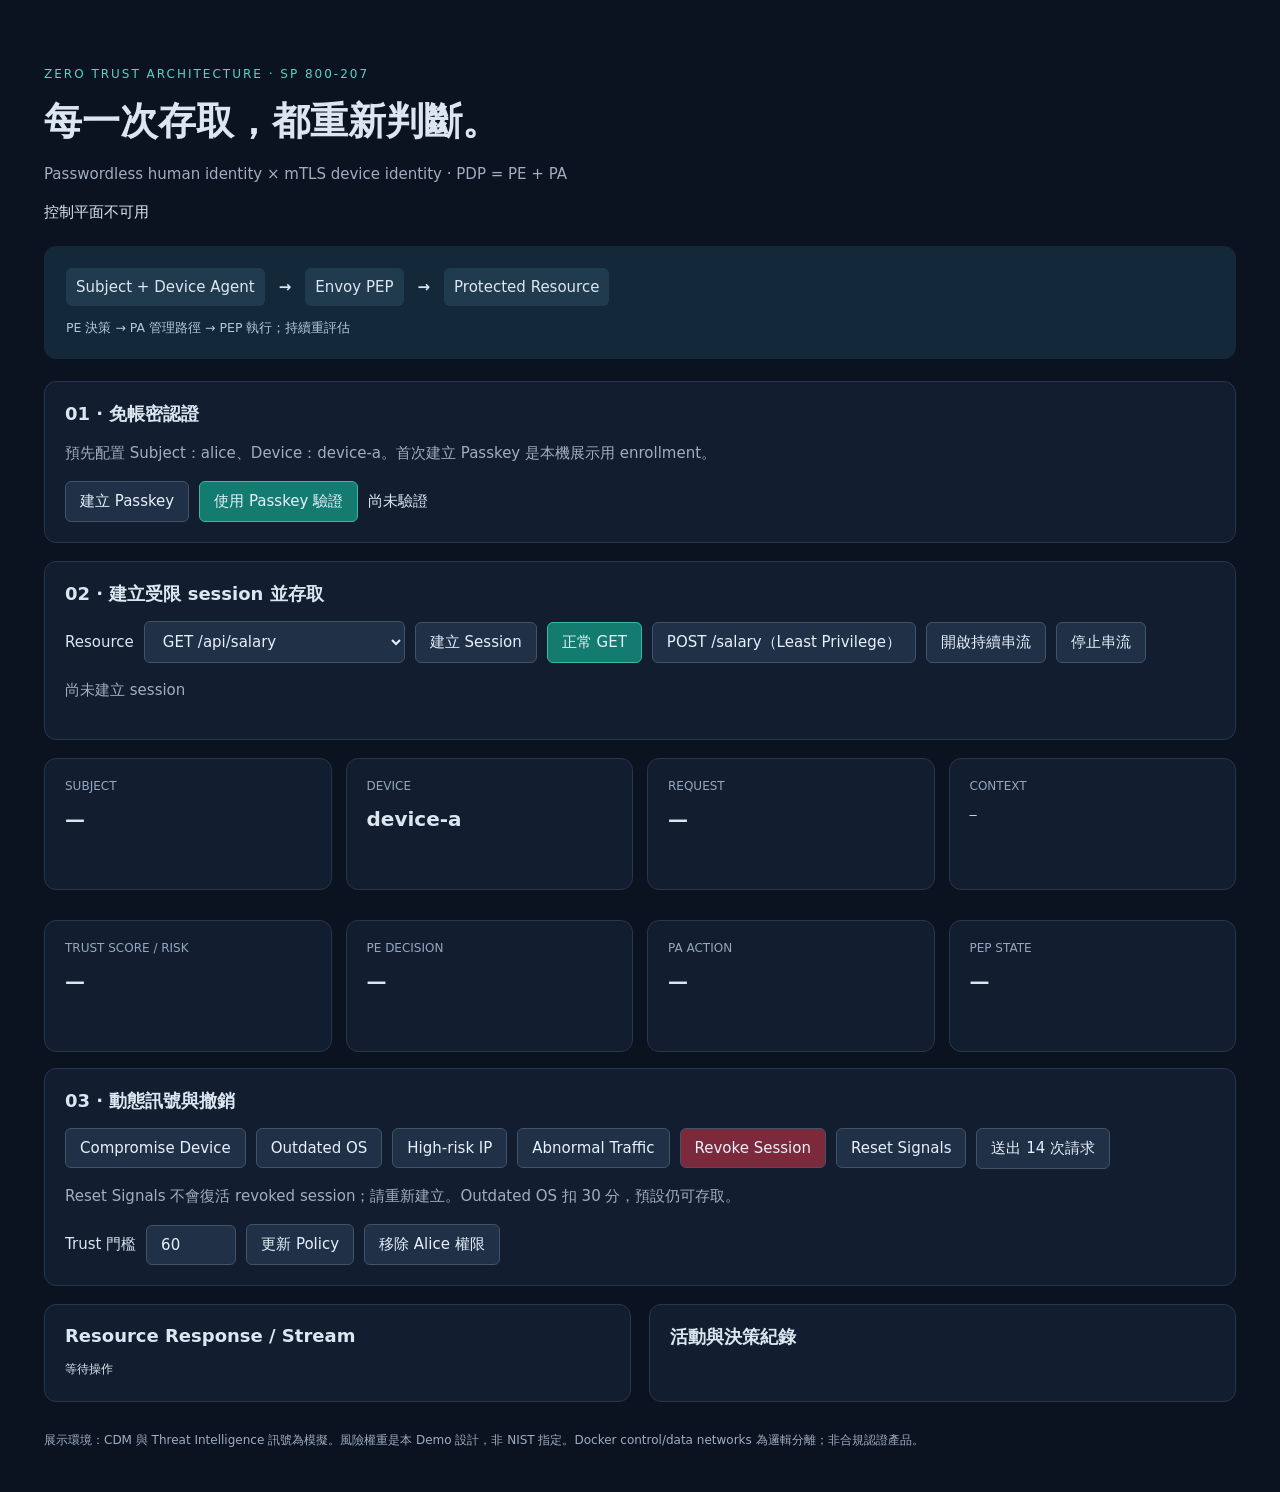
==== static/index.html @ d2e0d711 "feat: add interactive zero trust dashboard" ====
<!doctype html>
<html lang="zh-Hant"><head><meta charset="UTF-8"><meta name="viewport" content="width=device-width,initial-scale=1"><title>NIST SP 800-207 Demo</title><link rel="stylesheet" href="/static/style.css"><script defer src="/static/app.js"></script></head>
<body><main>
<header><p class="eyebrow">ZERO TRUST ARCHITECTURE · SP 800-207</p><h1>每一次存取，都重新判斷。</h1><p>Passwordless human identity × mTLS device identity · PDP = PE + PA</p><span id="connection">讀取控制平面…</span></header>
<section class="flow" aria-label="Architecture"><span>Subject + Device Agent</span><b>→</b><span>Envoy PEP</span><b>→</b><span>Protected Resource</span><small>PE 決策 → PA 管理路徑 → PEP 執行；持續重評估</small></section>
<section class="panel"><h2>01 · 免帳密認證</h2><p>預先配置 Subject：alice、Device：device-a。首次建立 Passkey 是本機展示用 enrollment。</p><div class="buttons"><button id="register">建立 Passkey</button><button id="login" class="primary">使用 Passkey 驗證</button><span id="identity">尚未驗證</span></div></section>
<section class="panel"><h2>02 · 建立受限 session 並存取</h2><div class="buttons"><label for="path">Resource</label><select id="path"><option value="/api/salary">GET /api/salary</option><option value="/api/profile">GET /api/profile</option><option value="/api/stream">GET /api/stream（持續串流）</option></select><button id="session">建立 Session</button><button id="get" class="primary">正常 GET</button><button id="post">POST /salary（Least Privilege）</button><button id="stream">開啟持續串流</button><button id="stop-stream">停止串流</button></div><p id="session-state">尚未建立 session</p></section>
<section class="grid" aria-live="polite">
<article><label>Subject</label><strong id="subject">—</strong></article><article><label>Device</label><strong id="device">device-a</strong></article><article><label>Request</label><strong id="request">—</strong></article><article><label>Context</label><pre id="context">—</pre></article>
<article><label>Trust Score / Risk</label><strong id="score">—</strong></article><article><label>PE Decision</label><strong id="decision">—</strong></article><article><label>PA Action</label><strong id="action">—</strong></article><article><label>PEP State</label><strong id="pep">—</strong></article></section>
<section class="panel"><h2>03 · 動態訊號與撤銷</h2><div class="buttons"><button data-sim="compromise">Compromise Device</button><button data-sim="outdated">Outdated OS</button><button data-sim="high-risk-ip">High-risk IP</button><button data-sim="abnormal">Abnormal Traffic</button><button id="revoke" class="danger">Revoke Session</button><button data-sim="reset">Reset Signals</button><button id="burst">送出 14 次請求</button></div><p>Reset Signals 不會復活 revoked session；請重新建立。Outdated OS 扣 30 分，預設仍可存取。</p><div class="buttons"><label for="threshold">Trust 門檻</label><input id="threshold" type="number" min="0" max="100" value="60"><button id="policy">更新 Policy</button><button id="remove-grant">移除 Alice 權限</button></div></section>
<section class="columns"><div class="panel"><h2>Resource Response / Stream</h2><pre id="result">等待操作</pre></div><div class="panel"><h2>活動與決策紀錄</h2><div id="events"></div></div></section>
<footer>展示環境：CDM 與 Threat Intelligence 訊號為模擬。風險權重是本 Demo 設計，非 NIST 指定。Docker control/data networks 為邏輯分離；非合規認證產品。</footer>
</main></body></html>
---- static/style.css ----
:root{font-family:system-ui,-apple-system,"Segoe UI",sans-serif;color:#dce6f1;background:#0b1220;font-size:15px}*{box-sizing:border-box}body{margin:0}main{max-width:1240px;margin:auto;padding:32px 24px}header{padding:20px 0 24px}h1{font-size:38px;margin:8px 0}h2{font-size:18px;margin-top:0}.eyebrow{color:#57d4c4;font-size:12px;letter-spacing:2px}p,footer{color:#9faec1;line-height:1.7}.flow{display:flex;gap:14px;align-items:center;flex-wrap:wrap;background:#13293a;padding:22px;border-radius:12px;margin-bottom:22px}.flow span{padding:10px;background:#203b4d;border-radius:6px}.flow small{width:100%;color:#b0cad7}.panel,article{background:#121e30;border:1px solid #26364b;border-radius:12px;padding:20px;margin-bottom:18px}.buttons{display:flex;align-items:center;gap:10px;flex-wrap:wrap}button,select,input{border:1px solid #405369;border-radius:6px;background:#203147;color:#e7f0fa;padding:10px 14px;font:inherit}button{cursor:pointer}button:hover{background:#304962}.primary{background:#147b70;border-color:#36b9a8}.danger{background:#7b293b}input{max-width:90px}.grid{display:grid;grid-template-columns:repeat(4,1fr);gap:14px}article{min-height:132px;margin:0 0 16px}article label{display:block;color:#93a7bf;font-size:12px;text-transform:uppercase;margin-bottom:14px}strong{font-size:20px;overflow-wrap:anywhere}pre{font-size:12px;white-space:pre-wrap;overflow-wrap:anywhere;margin:0;line-height:1.65}.columns{display:grid;grid-template-columns:1fr 1fr;gap:18px}#events,#result{max-height:430px;overflow:auto}.event{padding:10px 0;border-bottom:1px solid #26364b;font-size:12px}.allow{color:#55d7b6}.deny,.revoked{color:#ff8797}footer{font-size:12px;padding:10px 0}@media(max-width:850px){.grid{grid-template-columns:repeat(2,1fr)}.columns{grid-template-columns:1fr}h1{font-size:29px}}@media(max-width:480px){.grid{grid-template-columns:1fr}main{padding:20px 14px}}
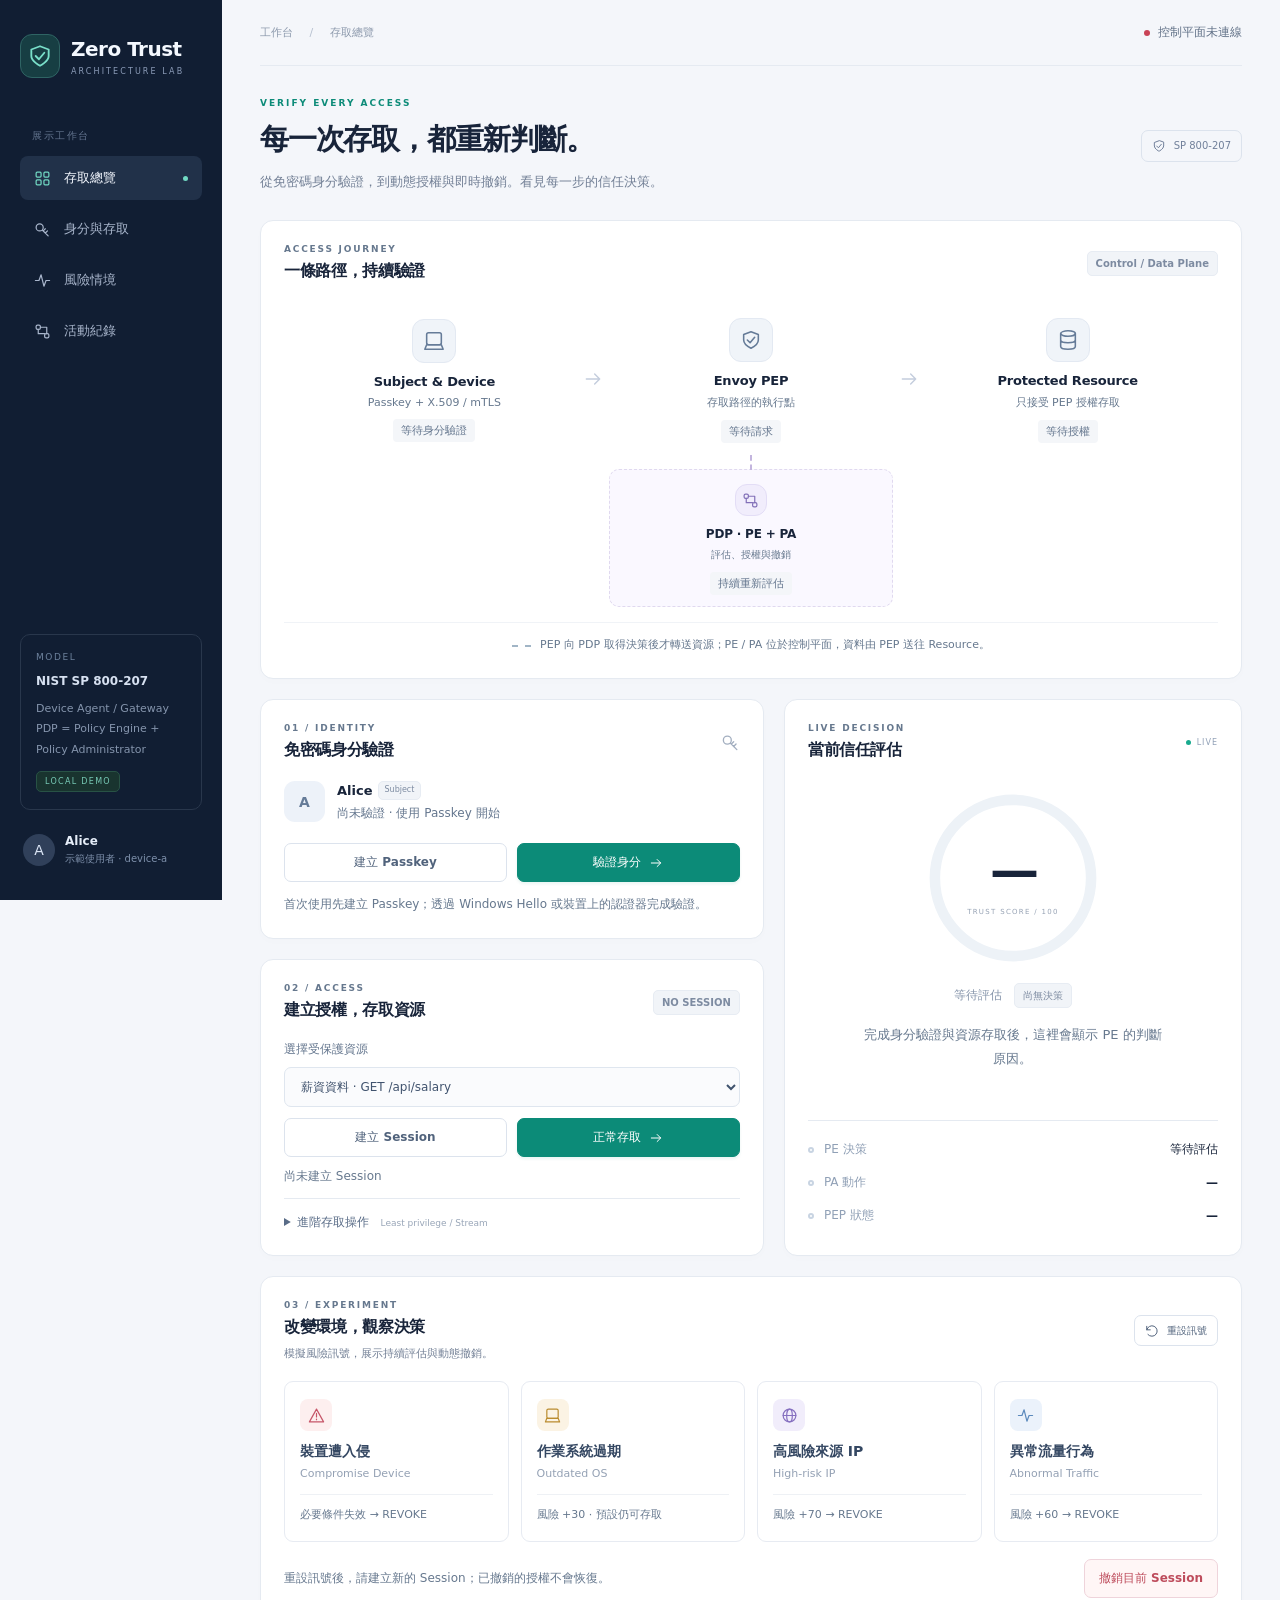
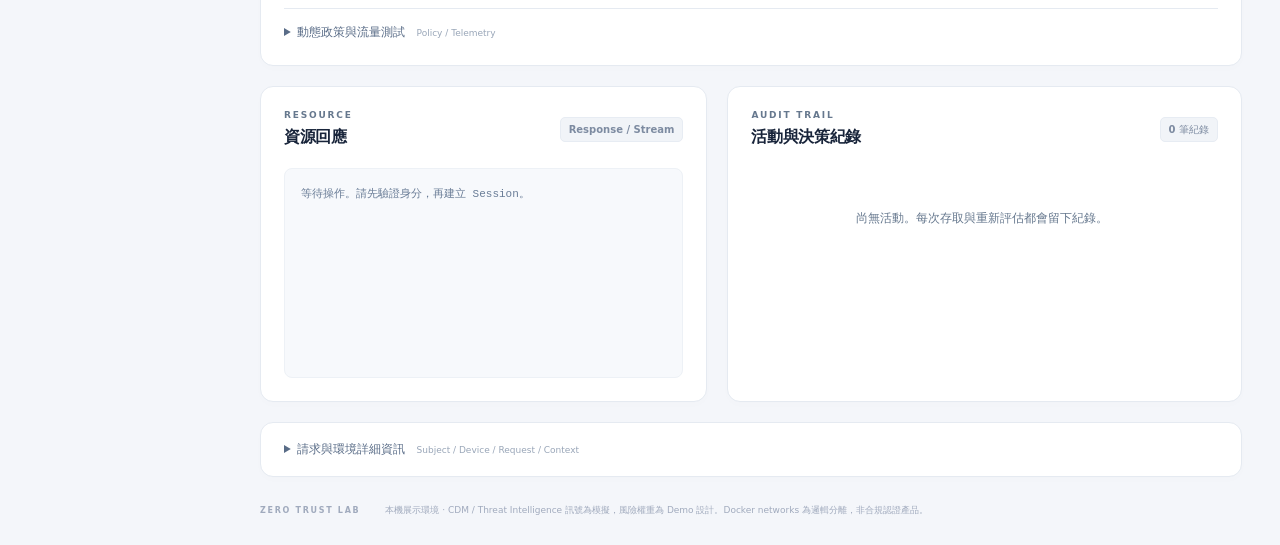
==== commit 6021f335: "Redesign dashboard with trust score, Chinese scenario cards and responsive layout" ====
--- a/static/index.html
+++ b/static/index.html
@@ -1,14 +1,38 @@
 <!doctype html>
-<html lang="zh-Hant"><head><meta charset="UTF-8"><meta name="viewport" content="width=device-width,initial-scale=1"><title>NIST SP 800-207 Demo</title><link rel="stylesheet" href="/static/style.css"><script defer src="/static/app.js"></script></head>
-<body><main>
-<header><p class="eyebrow">ZERO TRUST ARCHITECTURE · SP 800-207</p><h1>每一次存取，都重新判斷。</h1><p>Passwordless human identity × mTLS device identity · PDP = PE + PA</p><span id="connection">讀取控制平面…</span></header>
-<section class="flow" aria-label="Architecture"><span>Subject + Device Agent</span><b>→</b><span>Envoy PEP</span><b>→</b><span>Protected Resource</span><small>PE 決策 → PA 管理路徑 → PEP 執行；持續重評估</small></section>
-<section class="panel"><h2>01 · 免帳密認證</h2><p>預先配置 Subject：alice、Device：device-a。首次建立 Passkey 是本機展示用 enrollment。</p><div class="buttons"><button id="register">建立 Passkey</button><button id="login" class="primary">使用 Passkey 驗證</button><span id="identity">尚未驗證</span></div></section>
-<section class="panel"><h2>02 · 建立受限 session 並存取</h2><div class="buttons"><label for="path">Resource</label><select id="path"><option value="/api/salary">GET /api/salary</option><option value="/api/profile">GET /api/profile</option><option value="/api/stream">GET /api/stream（持續串流）</option></select><button id="session">建立 Session</button><button id="get" class="primary">正常 GET</button><button id="post">POST /salary（Least Privilege）</button><button id="stream">開啟持續串流</button><button id="stop-stream">停止串流</button></div><p id="session-state">尚未建立 session</p></section>
-<section class="grid" aria-live="polite">
-<article><label>Subject</label><strong id="subject">—</strong></article><article><label>Device</label><strong id="device">device-a</strong></article><article><label>Request</label><strong id="request">—</strong></article><article><label>Context</label><pre id="context">—</pre></article>
-<article><label>Trust Score / Risk</label><strong id="score">—</strong></article><article><label>PE Decision</label><strong id="decision">—</strong></article><article><label>PA Action</label><strong id="action">—</strong></article><article><label>PEP State</label><strong id="pep">—</strong></article></section>
-<section class="panel"><h2>03 · 動態訊號與撤銷</h2><div class="buttons"><button data-sim="compromise">Compromise Device</button><button data-sim="outdated">Outdated OS</button><button data-sim="high-risk-ip">High-risk IP</button><button data-sim="abnormal">Abnormal Traffic</button><button id="revoke" class="danger">Revoke Session</button><button data-sim="reset">Reset Signals</button><button id="burst">送出 14 次請求</button></div><p>Reset Signals 不會復活 revoked session；請重新建立。Outdated OS 扣 30 分，預設仍可存取。</p><div class="buttons"><label for="threshold">Trust 門檻</label><input id="threshold" type="number" min="0" max="100" value="60"><button id="policy">更新 Policy</button><button id="remove-grant">移除 Alice 權限</button></div></section>
-<section class="columns"><div class="panel"><h2>Resource Response / Stream</h2><pre id="result">等待操作</pre></div><div class="panel"><h2>活動與決策紀錄</h2><div id="events"></div></div></section>
-<footer>展示環境：CDM 與 Threat Intelligence 訊號為模擬。風險權重是本 Demo 設計，非 NIST 指定。Docker control/data networks 為邏輯分離；非合規認證產品。</footer>
-</main></body></html>
+<html lang="zh-Hant"><head><meta charset="UTF-8"><meta name="viewport" content="width=device-width,initial-scale=1"><title>Zero Trust Lab · NIST SP 800-207</title><link rel="stylesheet" href="/static/style.css"><script defer src="/static/app.js"></script></head>
+<body>
+<svg class="icon-library" xmlns="http://www.w3.org/2000/svg" aria-hidden="true"><defs>
+<symbol id="i-shield" viewBox="0 0 24 24"><path d="M12 3 4 6v6c0 5 8 9 8 9s8-4 8-9V6Z"/><path d="m8 12 3 3 5-6"/></symbol>
+<symbol id="i-grid" viewBox="0 0 24 24"><rect x="3" y="3" width="7" height="7" rx="1.5"/><rect x="14" y="3" width="7" height="7" rx="1.5"/><rect x="3" y="14" width="7" height="7" rx="1.5"/><rect x="14" y="14" width="7" height="7" rx="1.5"/></symbol>
+<symbol id="i-key" viewBox="0 0 24 24"><circle cx="8" cy="9" r="5"/><path d="m12 13 8 8m-4-4 3-3m-6 0 3-3"/></symbol>
+<symbol id="i-device" viewBox="0 0 24 24"><rect x="4" y="3" width="16" height="13" rx="2"/><path d="M2 21h20l-2-5H4Z"/></symbol>
+<symbol id="i-route" viewBox="0 0 24 24"><rect x="3" y="3" width="6" height="6" rx="2"/><rect x="15" y="15" width="6" height="6" rx="2"/><path d="M6 9v6h9M9 6h9v9"/></symbol>
+<symbol id="i-pulse" viewBox="0 0 24 24"><path d="M2 12h5l3-8 4 16 3-8h5"/></symbol>
+<symbol id="i-database" viewBox="0 0 24 24"><ellipse cx="12" cy="5" rx="8" ry="3"/><path d="M4 5v14c0 4 16 4 16 0V5M4 12c0 4 16 4 16 0"/></symbol>
+<symbol id="i-arrow" viewBox="0 0 24 24"><path d="M4 12h16m-6-6 6 6-6 6"/></symbol>
+<symbol id="i-alert" viewBox="0 0 24 24"><path d="m12 3 10 18H2Z M12 9v5m0 3v1"/></symbol>
+<symbol id="i-globe" viewBox="0 0 24 24"><circle cx="12" cy="12" r="9"/><ellipse cx="12" cy="12" rx="4" ry="9"/><path d="M3 12h18"/></symbol>
+<symbol id="i-reset" viewBox="0 0 24 24"><path d="M3 10a9 9 0 1 1 2 8M3 4v6h6"/></symbol>
+</defs></svg>
+<aside class="sidebar">
+<a class="brand" href="#overview"><span class="brand-mark"><svg><use href="#i-shield"/></svg></span><span>Zero Trust<span class="brand-sub">ARCHITECTURE LAB</span></span></a>
+<div class="nav-label">展示工作台</div><nav aria-label="主要導覽"><a class="nav-item active" href="#overview"><svg><use href="#i-grid"/></svg>存取總覽<span class="nav-dot"></span></a><a class="nav-item" href="#access"><svg><use href="#i-key"/></svg>身分與存取</a><a class="nav-item" href="#scenarios"><svg><use href="#i-pulse"/></svg>風險情境</a><a class="nav-item" href="#activity"><svg><use href="#i-route"/></svg>活動紀錄</a></nav>
+<div class="sidebar-note"><span class="mini-label">MODEL</span><strong>NIST SP 800-207</strong><p>Device Agent / Gateway<br>PDP = Policy Engine +<br>Policy Administrator</p><span class="side-pill">LOCAL DEMO</span></div>
+<div class="sidebar-foot"><span class="avatar">A</span><div><strong>Alice</strong><small>示範使用者 · device-a</small></div></div>
+</aside>
+<main id="overview">
+<header class="topbar"><div class="breadcrumb">工作台 <span>/</span> 存取總覽</div><span class="connection"><i id="connection-dot"></i><span id="connection">連接控制平面中</span></span></header>
+<section class="page-heading"><div><p class="eyebrow">VERIFY EVERY ACCESS</p><h1>每一次存取，都重新判斷。</h1><p class="subtitle">從免密碼身分驗證，到動態授權與即時撤銷。看見每一步的信任決策。</p></div><div class="version-tag"><svg><use href="#i-shield"/></svg> SP 800-207</div></section>
+<section class="panel architecture" aria-label="Zero Trust 架構流程"><div class="section-heading"><div><span class="section-kicker">ACCESS JOURNEY</span><h2>一條路徑，持續驗證</h2></div><span class="tag neutral">Control / Data Plane</span></div>
+<div class="journey"><div class="flow-node" id="flow-subject"><span class="node-icon"><svg><use href="#i-device"/></svg></span><strong>Subject & Device</strong><small>Passkey + X.509 / mTLS</small><span class="node-state" id="flow-identity-state">等待身分驗證</span></div><span class="flow-arrow"><svg><use href="#i-arrow"/></svg></span><div class="flow-node" id="flow-pep"><span class="node-icon"><svg><use href="#i-shield"/></svg></span><strong>Envoy PEP</strong><small>存取路徑的執行點</small><span class="node-state" id="flow-pep-state">等待請求</span></div><span class="flow-arrow"><svg><use href="#i-arrow"/></svg></span><div class="flow-node control-node" id="flow-pdp"><span class="node-icon"><svg><use href="#i-route"/></svg></span><strong>PDP · PE + PA</strong><small>評估、授權與撤銷</small><span class="node-state" id="flow-pdp-state">持續重新評估</span></div><span class="flow-arrow"><svg><use href="#i-arrow"/></svg></span><div class="flow-node" id="flow-resource"><span class="node-icon"><svg><use href="#i-database"/></svg></span><strong>Protected Resource</strong><small>只接受 PEP 授權存取</small><span class="node-state" id="flow-resource-state">等待授權</span></div></div>
+<div class="journey-caption"><span class="caption-line"></span>PEP 向 PDP 取得決策後才轉送資源；PE / PA 位於控制平面，資料由 PEP 送往 Resource。</div></section>
+<div class="workspace-grid"><div class="access-column" id="access">
+<section class="panel"><div class="section-heading"><div><span class="section-kicker">01 / IDENTITY</span><h2>免密碼身分驗證</h2></div><svg class="heading-icon"><use href="#i-key"/></svg></div><div class="identity-profile"><span class="profile-avatar">A</span><div><strong>Alice <span class="tag neutral compact">Subject</span></strong><small id="identity">尚未驗證 · 使用 Passkey 開始</small></div></div><div class="button-pair"><button id="register">建立 Passkey</button><button id="login" class="primary">驗證身分 <svg><use href="#i-arrow"/></svg></button></div><p class="help">首次使用先建立 Passkey；透過 Windows Hello 或裝置上的認證器完成驗證。</p></section>
+<section class="panel"><div class="section-heading"><div><span class="section-kicker">02 / ACCESS</span><h2>建立授權，存取資源</h2></div><span class="tag neutral" id="session-badge">NO SESSION</span></div><label class="field-label" for="path">選擇受保護資源</label><select id="path"><option value="/api/salary">薪資資料 · GET /api/salary</option><option value="/api/profile">個人資料 · GET /api/profile</option><option value="/api/stream">持續串流 · GET /api/stream</option></select><div class="button-pair access-buttons"><button id="session">建立 Session</button><button id="get" class="primary">正常存取 <svg><use href="#i-arrow"/></svg></button></div><p id="session-state" class="session-description">尚未建立 Session</p><details class="advanced"><summary>進階存取操作 <span>Least privilege / Stream</span></summary><div class="buttons"><button id="post">POST /salary · 越權測試</button><button id="stream">開啟持續串流</button><button id="stop-stream">停止串流</button></div></details></section>
+</div><section class="panel trust-panel" aria-live="polite"><div class="section-heading"><div><span class="section-kicker">LIVE DECISION</span><h2>當前信任評估</h2></div><span class="live-indicator"><i></i> LIVE</span></div><div class="score-gauge" id="score-gauge"><svg viewBox="0 0 180 180" aria-hidden="true"><circle class="gauge-track" cx="90" cy="90" r="74"/><circle id="gauge-value" class="gauge-value" cx="90" cy="90" r="74" pathLength="100" stroke-dasharray="0 100"/></svg><div class="gauge-content"><span id="trust-number">—</span><small>TRUST SCORE / 100</small></div></div><div class="score-meta"><span id="score">等待評估</span><span class="tag neutral" id="decision">尚無決策</span></div><p class="decision-reason" id="decision-reason">完成身分驗證與資源存取後，這裡會顯示 PE 的判斷原因。</p><div class="decision-stages"><div><span class="stage-dot"></span><label>PE 決策</label><strong id="decision-label">等待評估</strong></div><div><span class="stage-dot"></span><label>PA 動作</label><strong id="action">—</strong></div><div><span class="stage-dot"></span><label>PEP 狀態</label><strong id="pep">—</strong></div></div></section></div>
+<section class="panel scenarios" id="scenarios"><div class="section-heading"><div><span class="section-kicker">03 / EXPERIMENT</span><h2>改變環境，觀察決策</h2><p>模擬風險訊號，展示持續評估與動態撤銷。</p></div><button data-sim="reset" class="quiet"><svg><use href="#i-reset"/></svg>重設訊號</button></div><div class="scenario-grid"><button data-sim="compromise" class="scenario-button"><span class="scenario-icon red"><svg><use href="#i-alert"/></svg></span><strong>裝置遭入侵</strong><small>Compromise Device</small><span class="scenario-effect">必要條件失效 → REVOKE</span></button><button data-sim="outdated" class="scenario-button"><span class="scenario-icon amber"><svg><use href="#i-device"/></svg></span><strong>作業系統過期</strong><small>Outdated OS</small><span class="scenario-effect">風險 +30 · 預設仍可存取</span></button><button data-sim="high-risk-ip" class="scenario-button"><span class="scenario-icon violet"><svg><use href="#i-globe"/></svg></span><strong>高風險來源 IP</strong><small>High-risk IP</small><span class="scenario-effect">風險 +70 → REVOKE</span></button><button data-sim="abnormal" class="scenario-button"><span class="scenario-icon blue"><svg><use href="#i-pulse"/></svg></span><strong>異常流量行為</strong><small>Abnormal Traffic</small><span class="scenario-effect">風險 +60 → REVOKE</span></button></div><div class="scenario-footer"><p>重設訊號後，請建立新的 Session；已撤銷的授權不會恢復。</p><button id="revoke" class="danger">撤銷目前 Session</button></div><details class="advanced"><summary>動態政策與流量測試 <span>Policy / Telemetry</span></summary><div class="buttons"><label for="threshold">信任門檻</label><input id="threshold" type="number" min="0" max="100" value="60"><button id="policy">更新 Policy</button><button id="remove-grant">移除 Alice 權限</button><button id="burst">送出 14 次請求</button></div></details></section>
+<section class="columns" id="activity"><div class="panel response-panel"><div class="section-heading"><div><span class="section-kicker">RESOURCE</span><h2>資源回應</h2></div><span class="tag neutral">Response / Stream</span></div><pre id="result">等待操作。請先驗證身分，再建立 Session。</pre></div><div class="panel event-panel"><div class="section-heading"><div><span class="section-kicker">AUDIT TRAIL</span><h2>活動與決策紀錄</h2></div><span class="tag neutral" id="event-count">0 筆紀錄</span></div><div id="events"><p class="empty-state">尚無活動。每次存取與重新評估都會留下紀錄。</p></div></div></section>
+<details class="panel technical"><summary>請求與環境詳細資訊 <span>Subject / Device / Request / Context</span></summary><div class="context-grid"><article><label>Subject</label><strong id="subject">alice（待驗證）</strong></article><article><label>Device</label><strong id="device">device-a</strong></article><article><label>Request</label><strong id="request">—</strong></article><article><label>Context</label><pre id="context">—</pre></article></div></details>
+<footer><span class="footer-brand">ZERO TRUST LAB</span><p>本機展示環境 · CDM / Threat Intelligence 訊號為模擬，風險權重為 Demo 設計。Docker networks 為邏輯分離，非合規認證產品。</p></footer>
+</main></body></html>
+
--- a/static/style.css
+++ b/static/style.css
@@ -1 +1,22 @@
-:root{font-family:system-ui,-apple-system,"Segoe UI",sans-serif;color:#dce6f1;background:#0b1220;font-size:15px}*{box-sizing:border-box}body{margin:0}main{max-width:1240px;margin:auto;padding:32px 24px}header{padding:20px 0 24px}h1{font-size:38px;margin:8px 0}h2{font-size:18px;margin-top:0}.eyebrow{color:#57d4c4;font-size:12px;letter-spacing:2px}p,footer{color:#9faec1;line-height:1.7}.flow{display:flex;gap:14px;align-items:center;flex-wrap:wrap;background:#13293a;padding:22px;border-radius:12px;margin-bottom:22px}.flow span{padding:10px;background:#203b4d;border-radius:6px}.flow small{width:100%;color:#b0cad7}.panel,article{background:#121e30;border:1px solid #26364b;border-radius:12px;padding:20px;margin-bottom:18px}.buttons{display:flex;align-items:center;gap:10px;flex-wrap:wrap}button,select,input{border:1px solid #405369;border-radius:6px;background:#203147;color:#e7f0fa;padding:10px 14px;font:inherit}button{cursor:pointer}button:hover{background:#304962}.primary{background:#147b70;border-color:#36b9a8}.danger{background:#7b293b}input{max-width:90px}.grid{display:grid;grid-template-columns:repeat(4,1fr);gap:14px}article{min-height:132px;margin:0 0 16px}article label{display:block;color:#93a7bf;font-size:12px;text-transform:uppercase;margin-bottom:14px}strong{font-size:20px;overflow-wrap:anywhere}pre{font-size:12px;white-space:pre-wrap;overflow-wrap:anywhere;margin:0;line-height:1.65}.columns{display:grid;grid-template-columns:1fr 1fr;gap:18px}#events,#result{max-height:430px;overflow:auto}.event{padding:10px 0;border-bottom:1px solid #26364b;font-size:12px}.allow{color:#55d7b6}.deny,.revoked{color:#ff8797}footer{font-size:12px;padding:10px 0}@media(max-width:850px){.grid{grid-template-columns:repeat(2,1fr)}.columns{grid-template-columns:1fr}h1{font-size:29px}}@media(max-width:480px){.grid{grid-template-columns:1fr}main{padding:20px 14px}}
+:root{font-family:Inter,"Segoe UI","Microsoft JhengHei",system-ui,sans-serif;color:#18243a;background:#f4f6fa;font-size:14px;--muted:#738096;--border:#e5eaf1;--teal:#0c8b78;--navy:#111e33;--red:#c94356}
+*{box-sizing:border-box}html{scroll-behavior:smooth;scroll-padding-top:24px}body{margin:0}svg{width:20px;height:20px;fill:none;stroke:currentColor;stroke-width:1.7;stroke-linecap:round;stroke-linejoin:round;flex-shrink:0}.icon-library{position:absolute;width:0;height:0;overflow:hidden}a{color:inherit;text-decoration:none}button,input,select{font:inherit}button,a,summary{-webkit-tap-highlight-color:transparent}button:focus-visible,a:focus-visible,summary:focus-visible,select:focus-visible,input:focus-visible{outline:3px solid #8bd8ce;outline-offset:4px}
+.sidebar{position:fixed;inset:0 auto 0 0;width:222px;background:var(--navy);color:#a9b6cc;padding:34px 20px;display:flex;flex-direction:column;z-index:5}.brand{display:flex;align-items:center;gap:11px;color:#f4f8fe;font-size:20px;font-weight:650;letter-spacing:-.5px}.brand-mark{display:grid;place-items:center;background:#173e43;border:1px solid #2f6464;color:#79dfc9;border-radius:12px;width:40px;height:44px}.brand-mark svg{width:26px;height:26px}.brand-sub{display:block;font-size:8px;letter-spacing:2.1px;margin-top:6px;color:#8b9bb7;font-weight:500}.nav-label{font-size:10px;letter-spacing:1.5px;color:#63748e;margin:51px 12px 13px}nav{display:grid;gap:7px}.nav-item{display:flex;gap:13px;align-items:center;padding:13px 14px;font-size:13px;border-radius:8px}.nav-item svg{width:17px;height:17px}.nav-item:hover{background:#1a2b42;color:white}.nav-item.active{background:#213149;color:#f3f7fe}.nav-item.active svg{color:#71d9c3}.nav-dot{width:5px;height:5px;background:#71d9c3;border-radius:50%;margin-left:auto}.sidebar-note{border:1px solid #29374c;border-radius:10px;padding:17px 15px;margin-top:auto}.mini-label{display:block;font-size:9px;letter-spacing:1.6px;color:#6e839e;margin-bottom:10px}.sidebar-note strong{color:#d7e1f1;font-size:12px}.sidebar-note p{font-size:11px;line-height:1.85;color:#8595ad}.side-pill{display:inline-block;color:#78cbb7;border:1px solid #285245;font-size:8px;letter-spacing:1.3px;padding:5px 8px;border-radius:5px;background:#19342f}.sidebar-foot{display:flex;align-items:center;gap:10px;padding:24px 3px 0}.avatar{display:grid;place-items:center;border-radius:50%;background:#30405a;color:#dce6f6;width:32px;height:32px}.sidebar-foot strong{font-size:12px;color:#e5edf8;display:block}.sidebar-foot small{font-size:10px;display:block;margin-top:4px;color:#7e90ab}
+main{margin-left:222px;padding:0 38px;max-width:1820px}.topbar{display:flex;align-items:center;justify-content:space-between;border-bottom:1px solid var(--border);padding:24px 0;font-size:11px}.breadcrumb{color:#8c99ac}.breadcrumb span{padding:0 13px;color:#b6c0cf}.connection{display:flex;align-items:center;gap:8px;color:#617187}.connection i,.live-indicator i{width:6px;height:6px;border-radius:50%;background:#b6bfca}.connection i.online{background:#19ad87;box-shadow:0 0 0 3px #19ad8712}.connection i.offline{background:var(--red)}.page-heading{display:flex;justify-content:space-between;align-items:center;padding:32px 0 27px}.eyebrow{font-size:9px;letter-spacing:2px;color:var(--teal);font-weight:750;margin:0 0 12px}h1{font-size:clamp(24px,2.3vw,34px);letter-spacing:-1.2px;margin:0;font-weight:700;line-height:1.35}.subtitle{font-size:12px;color:var(--muted);margin:11px 0 0;line-height:1.75}.version-tag{display:flex;align-items:center;gap:8px;color:#71809a;border:1px solid #dce3ed;border-radius:7px;font-size:10px;white-space:nowrap;padding:8px 10px;margin-left:18px}.version-tag svg{width:14px;height:14px}.panel{background:white;border:1px solid var(--border);border-radius:13px;padding:23px;margin-bottom:20px;box-shadow:0 3px 9px #16253e03}.section-heading{display:flex;align-items:center;justify-content:space-between;gap:10px;margin-bottom:20px}.section-kicker{display:block;font-size:8px;letter-spacing:1.8px;font-weight:700;color:#92a0b4;margin-bottom:7px}h2{font-size:16px;letter-spacing:-.35px;margin:0;font-weight:650}.section-heading p{font-size:11px;color:var(--muted);margin:8px 0 0}.tag{display:inline-flex;align-items:center;justify-content:center;border-radius:5px;font-size:9px;font-weight:550;padding:5px 8px;line-height:1.3;white-space:nowrap}.tag.neutral{background:#f1f4f8;color:#7d8ba1;border:1px solid #e7ecf3}.tag.compact{font-size:8px;padding:3px 6px;margin-left:5px;font-weight:400}
+.journey{display:flex;align-items:center;padding:4px 8px 15px}.flow-node{position:relative;flex:1;display:flex;flex-direction:column;align-items:center;text-align:center;gap:7px;padding:12px 2px;border-radius:10px;transition:background .25s}.node-icon{display:grid;place-items:center;width:44px;height:44px;background:#f0f4f9;border:1px solid #e3e9f2;border-radius:12px;color:#657b98;margin-bottom:4px}.node-icon svg{width:22px;height:22px}.flow-node strong{font-size:12px;font-weight:600;letter-spacing:-.2px}.flow-node small{font-size:10px;color:#8997aa}.node-state{font-size:9px;background:#f4f6f9;color:#96a2b4;padding:4px 8px;border-radius:4px;margin-top:3px}.control-node .node-icon{background:#f1edfc;color:#8270b8;border-color:#e3ddf6}.flow-node.verified .node-icon,.flow-node.allowed .node-icon{background:#e6f6f0;color:var(--teal);border-color:#c9e9df}.flow-node.verified .node-state,.flow-node.allowed .node-state{color:var(--teal);background:#edf8f4}.flow-node.blocked .node-icon{color:var(--red);background:#fdefef;border-color:#f4d7dc}.flow-node.blocked .node-state{color:var(--red);background:#fdf0f1}.flow-arrow{color:#c4cddd;margin:0 10px}.flow-arrow svg{width:24px}.journey-caption{display:flex;justify-content:center;align-items:center;gap:9px;font-size:9px;color:#8996aa;line-height:1.7;border-top:1px solid #f0f3f7;padding-top:13px}.caption-line{width:19px;border-top:2px dashed #a1b5c6;flex-shrink:0}
+.workspace-grid{display:grid;grid-template-columns:1.1fr 1fr;gap:20px}.access-column{display:flex;flex-direction:column}.access-column .panel:last-child{flex:1}.heading-icon{color:#a3afc0;width:19px;height:19px}.identity-profile{display:flex;gap:12px;align-items:center;margin-bottom:21px}.profile-avatar{width:41px;height:41px;display:grid;place-items:center;background:#edf2f9;color:#657b98;border-radius:11px;font-weight:600}.identity-profile strong{display:flex;align-items:center;font-size:13px}.identity-profile small{display:block;margin-top:5px;font-size:10px;color:#94a0b3}.identity-profile small.authenticated{color:var(--teal)}button{border:1px solid #dce3ed;border-radius:7px;background:white;color:#51637c;font-size:11px;font-weight:550;padding:10px 14px;cursor:pointer;transition:background .18s,border-color .18s,box-shadow .18s,transform .18s;display:inline-flex;align-items:center;justify-content:center;gap:8px;min-height:36px}button:hover{background:#f2f6fa;border-color:#b7c5d5}button:active{transform:translateY(1px)}button:disabled{opacity:.55;cursor:wait;transform:none}button svg{width:14px;height:14px}.primary{background:var(--teal);color:white;border-color:var(--teal);box-shadow:0 2px 3px #0c8b7817}.primary:hover{background:#087563;border-color:#087563}.button-pair{display:grid;grid-template-columns:1fr 1fr;gap:10px}.help{font-size:10px;color:#93a0b2;line-height:1.75;margin:12px 0 0}.field-label{font-size:10px;color:#78889f;display:block;margin-bottom:9px}select,input{color:#40536e;font-size:11px;background:#fafbfd;border:1px solid #dfe6ef;border-radius:7px;padding:11px 12px;min-height:37px}select{width:100%;cursor:pointer}input{max-width:75px}.access-buttons{margin-top:11px}.session-description{font-size:10px;color:#8696ac;margin:11px 0 13px;overflow-wrap:anywhere}.advanced{border-top:1px solid var(--border);padding-top:14px;margin-top:10px}summary{cursor:pointer;font-size:11px;color:#596c87;line-height:1.6;list-style-position:inside}summary span{font-size:9px;color:#99a6b8;margin-left:8px}details[open] summary{margin-bottom:16px}.buttons{display:flex;flex-wrap:wrap;gap:9px;align-items:center}.buttons label{font-size:11px;color:#7c8aa0}
+.live-indicator{display:flex;align-items:center;gap:6px;font-size:8px;letter-spacing:1px;color:#91a1b7}.live-indicator i{background:#18aa8e;width:5px;height:5px}.trust-panel{display:flex;flex-direction:column;align-items:stretch}.score-gauge{position:relative;width:190px;height:190px;align-self:center;margin:2px 0 10px}.score-gauge svg{width:100%;height:100%;stroke-width:10;transform:rotate(-90deg);fill:none}.gauge-track{stroke:#edf2f7}.gauge-value{stroke:var(--teal);stroke-linecap:round;transition:stroke-dasharray .6s,stroke .3s}.score-gauge.denied .gauge-value{stroke:var(--red)}.gauge-content{position:absolute;inset:0;display:flex;flex-direction:column;justify-content:center;align-items:center}.gauge-content span{font-size:49px;font-weight:650;letter-spacing:-3px;line-height:1.25}.gauge-content small{color:#96a2b4;letter-spacing:1.3px;font-size:7px;margin-top:6px}.score-meta{display:flex;justify-content:center;align-items:center;gap:12px;font-size:10px;color:#8695ab}.allow{color:#078468!important;background:#e9f7f0;border:1px solid #ccebdd}.deny,.revoked{color:var(--red)!important;background:#fff0f1;border:1px solid #f4d9de}.decision-reason{text-align:center;font-size:11px;line-height:1.8;color:#8b99ae;margin:15px auto 22px;max-width:310px;min-height:40px}.decision-stages{margin-top:auto;border-top:1px solid var(--border);padding-top:12px}.decision-stages>div{display:flex;align-items:center;gap:10px;padding:8px 0;font-size:10px}.stage-dot{width:6px;height:6px;border:2px solid #c8d4e2;border-radius:50%}.decision-stages label{color:#90a0b6}.decision-stages strong{font-size:10px;font-weight:550;margin-left:auto;overflow-wrap:anywhere;text-align:right}
+.scenario-grid{display:grid;grid-template-columns:repeat(4,1fr);gap:12px}.scenario-button{display:flex;align-items:flex-start;flex-direction:column;gap:6px;padding:17px 15px;text-align:left;border:1px solid #e7ebf2;border-radius:9px;background:#fff;min-width:0;position:relative}.scenario-button:hover{background:#f9fbfe;border-color:#bccbde;box-shadow:0 4px 14px #1c355108;transform:translateY(-2px)}.scenario-icon{height:32px;width:32px;display:grid;place-items:center;border-radius:8px;margin-bottom:6px}.scenario-icon svg{width:17px;height:17px}.red{color:#c65669;background:#fdefef}.amber{color:#ba8c2f;background:#fbf3e4}.violet{color:#8670c0;background:#f1edfb}.blue{color:#5b89bc;background:#ebf2fb}.scenario-button strong{font-size:12px;color:#344762;font-weight:600}.scenario-button small{font-size:9px;color:#94a1b4;font-weight:400}.scenario-effect{font-size:9px;color:#97a4b7;font-weight:400;margin-top:8px;padding-top:11px;border-top:1px solid #eef1f5;width:100%;line-height:1.6}.scenario-footer{display:flex;align-items:center;justify-content:space-between;gap:10px;margin-top:17px}.scenario-footer p{font-size:10px;color:#91a0b4;line-height:1.7;margin:0}.danger{color:#be4c5c;border-color:#efd4db;background:#fff6f6;white-space:nowrap}.danger:hover{background:#fce9ed;border-color:#ddb3bd}.quiet{font-size:10px;padding:7px 10px;min-height:31px}
+.columns{display:grid;grid-template-columns:1fr 1.15fr;gap:20px}.response-panel,.event-panel{min-width:0}pre{font-family:"Cascadia Code",Consolas,monospace;font-size:11px;line-height:1.8;white-space:pre-wrap;overflow-wrap:anywhere;margin:0}#result{background:#f7f9fc;color:#697c96;border:1px solid #edf1f6;border-radius:8px;padding:16px;min-height:170px;max-height:280px;overflow:auto}#events{height:170px;overflow:auto;padding-right:5px}.event{display:grid;grid-template-columns:48px 1fr;gap:9px;padding:10px 0;border-bottom:1px solid #eff2f7;font-size:10px;line-height:1.5}.event-time{font-size:9px;color:#a0aec1;font-variant-numeric:tabular-nums}.event-body{color:#788aa1;overflow-wrap:anywhere}.event-title{display:flex;align-items:center;justify-content:space-between;gap:8px;margin-bottom:4px}.event-title strong{color:#4d627e;font-size:10px;font-weight:550}.event .tag{font-size:8px;padding:3px 6px}.empty-state{font-size:11px;color:#98a5b9;padding-top:28px;text-align:center;line-height:1.8}.technical{padding:17px 23px}.context-grid{display:grid;grid-template-columns:repeat(3,1fr);gap:16px}.context-grid article{border-top:1px solid var(--border);padding-top:14px;min-width:0}.context-grid article:last-child{grid-column:1/-1}.context-grid label{display:block;color:#99a7ba;letter-spacing:1px;font-size:9px;margin-bottom:8px}.context-grid strong{font-size:12px;overflow-wrap:anywhere;color:#596c86}.context-grid pre{font-size:10px;color:#7c8da5}footer{display:flex;align-items:center;gap:25px;padding:6px 0 26px;color:#a0aabd}.footer-brand{font-size:8px;letter-spacing:1.7px;white-space:nowrap;font-weight:650}footer p{font-size:9px;line-height:1.7;margin:0}#access,#scenarios,#activity{scroll-margin-top:25px}
+@media(min-width:1600px){main{padding:0 60px}.page-heading{padding-top:40px}.panel{padding:28px}.journey{padding-bottom:20px}.score-gauge{width:215px;height:215px}}
+@media(max-width:1150px){.sidebar{width:185px;padding:28px 15px}.brand{font-size:17px;gap:8px}.brand-mark{width:34px;height:38px}.brand-sub{font-size:7px}.nav-item{padding:12px 10px;gap:10px}main{margin-left:185px;padding:0 23px}.panel{padding:19px}.flow-arrow{margin:0 3px}.flow-node strong{font-size:10px}.flow-node small{font-size:9px}.scenario-grid{grid-template-columns:repeat(2,1fr)}.scenario-button{display:grid;grid-template-columns:32px 1fr;gap:5px 11px}.scenario-icon{grid-row:1/3;margin:0}.scenario-effect{grid-column:1/-1}.score-gauge{width:170px;height:170px}.version-tag{display:none}}
+@media(max-width:800px){.sidebar{position:static;width:auto;padding:16px 20px;display:block}.brand{font-size:18px}.brand-sub{font-size:7px}.brand-mark{width:30px;height:34px}.nav-label,.sidebar-note,.sidebar-foot{display:none}nav{display:flex;flex-wrap:wrap;gap:5px;margin-top:15px}.nav-item{font-size:10px;padding:8px 10px}.nav-item svg{width:13px;height:13px}.nav-dot{display:none}main{margin-left:0;padding:0 20px}.topbar{padding:17px 0;font-size:10px}.page-heading{padding:26px 0 22px}.subtitle{font-size:11px}.workspace-grid{grid-template-columns:1fr 1fr;gap:14px}.panel{padding:18px;margin-bottom:14px}.columns{gap:14px}.score-gauge{width:160px;height:160px;margin-top:15px}.gauge-content span{font-size:42px}.decision-reason{font-size:10px}.button-pair{gap:7px}button{padding:10px 9px;font-size:10px}.journey-caption{font-size:8px}.flow-node small{font-size:8px}.flow-arrow svg{width:17px}.node-icon{width:37px;height:37px}.node-state{font-size:8px;padding:4px 6px}}
+@media(max-width:560px){main{padding:0 14px}.sidebar{padding:15px 16px}.nav-item{gap:6px;padding:8px}.topbar{font-size:9px}.breadcrumb span{padding:0 6px}.page-heading{padding:23px 0 19px}h1{font-size:23px}.subtitle{font-size:10px;max-width:290px}.architecture{padding:17px 12px}.architecture .section-heading{padding:0 5px}.architecture .tag{display:none}.journey{display:grid;grid-template-columns:1fr 1fr;padding:0;gap:7px}.flow-arrow{display:none}.flow-node{background:#fafbfd;padding:13px 5px}.flow-node strong{font-size:11px}.flow-node small{font-size:9px}.control-node{border:1px dashed #ddd6ef}.node-state{font-size:8px}.journey-caption{margin-top:13px;text-align:left;justify-content:flex-start}.workspace-grid,.columns{grid-template-columns:1fr}.workspace-grid{gap:0}.trust-panel{padding-bottom:21px}.score-gauge{width:175px;height:175px;margin-top:0}.decision-reason{margin-bottom:14px;min-height:0}.score-meta{font-size:10px}.scenario-grid{gap:8px}.scenario-button{padding:13px 10px;display:flex;gap:5px}.scenario-icon{width:29px;height:29px;margin-bottom:5px}.scenario-button strong{font-size:11px}.scenario-button small{font-size:8px}.scenario-effect{font-size:8px;margin-top:6px}.scenario-footer{align-items:flex-start;flex-direction:column}.scenario-footer .danger{width:100%}.context-grid{grid-template-columns:1fr}summary span{display:block;margin-left:14px;margin-top:3px}footer{display:block}.footer-brand{display:block;margin-bottom:8px}.section-heading h2{font-size:15px}#events{height:215px}}
+@media(prefers-reduced-motion:reduce){html{scroll-behavior:auto}*{transition:none!important}}
+/* Readable labels for classroom displays and compact laptop screens. */
+.subtitle{font-size:13px}.section-kicker{font-size:9px}.help,.session-description{font-size:12px}.field-label{font-size:12px}button,select,input{font-size:12px}.identity-profile small{font-size:12px}.flow-node small,.node-state{font-size:11px}.flow-node strong{font-size:13px}.journey-caption{font-size:11px}.decision-reason{font-size:13px}.decision-stages>div,.decision-stages strong{font-size:12px}.score-meta{font-size:12px}.scenario-button small,.scenario-effect{font-size:11px}.scenario-button strong{font-size:14px}.scenario-footer p{font-size:12px}.empty-state{font-size:12px}summary{font-size:12px}.section-kicker,.help,.session-description,.flow-node small,.journey-caption,.decision-reason,.scenario-effect,.scenario-footer p,.empty-state{color:#66788e}.identity-profile small,.field-label,.node-state{color:#64768e}.event-time{color:#75859b}.event-title strong,.event-body{font-size:12px}.connection{font-size:12px}.tag{font-size:10px}.event .tag{font-size:9px}#events{height:210px}.response-panel #result{min-height:210px}.gauge-value{stroke-linecap:butt}
+@media(max-width:800px){.flow-node small,.node-state{font-size:9px}.journey-caption{font-size:10px}.help,.session-description{font-size:11px}.decision-stages strong{font-size:11px}.scenario-effect{font-size:10px}}
+@media(max-width:560px){.flow-node strong{font-size:12px}.flow-node small,.node-state{font-size:10px}.scenario-button strong{font-size:12px}.scenario-button small{font-size:10px}.scenario-effect{font-size:10px}.scenario-footer p{font-size:11px}.decision-reason{font-size:12px}.connection{font-size:10px}.subtitle{font-size:12px}.help{font-size:11px}}
+/* PDP is a control-plane branch; resource data does not flow through PE / PA. */
+@media(min-width:561px){.journey{display:grid;grid-template-columns:1fr 32px 1fr 32px 1fr;row-gap:14px}.journey .flow-node{width:100%}.journey .flow-node:nth-child(1){grid-column:1;grid-row:1}.journey .flow-arrow:nth-child(2){grid-column:2;grid-row:1}.journey #flow-pep{grid-column:3;grid-row:1}.journey .flow-arrow:nth-child(4){grid-column:4;grid-row:1}.journey #flow-resource{grid-column:5;grid-row:1}.journey .flow-arrow:nth-child(6){display:none}.journey .control-node{grid-column:3;grid-row:2;background:#faf8ff;border:1px dashed #e0d9ef;padding:14px 5px 11px}.control-node:before{content:"";position:absolute;bottom:100%;height:15px;border-left:2px dashed #c3b5de}.control-node .node-icon{width:32px;height:32px}.control-node .node-icon svg{width:17px;height:17px}.control-node strong{font-size:12px}.control-node small{font-size:10px}.journey .flow-arrow{margin:0;text-align:center}}
+@media(max-width:560px){.journey #flow-subject{grid-column:1;grid-row:1}.journey #flow-pep{grid-column:2;grid-row:1}.journey #flow-resource{grid-column:2;grid-row:2}.journey #flow-pdp{grid-column:1;grid-row:2;background:#faf8ff}.control-node:before{content:"Control Plane";font-size:8px;letter-spacing:.4px;color:#8976b5}.control-node .node-icon{display:none}}
+
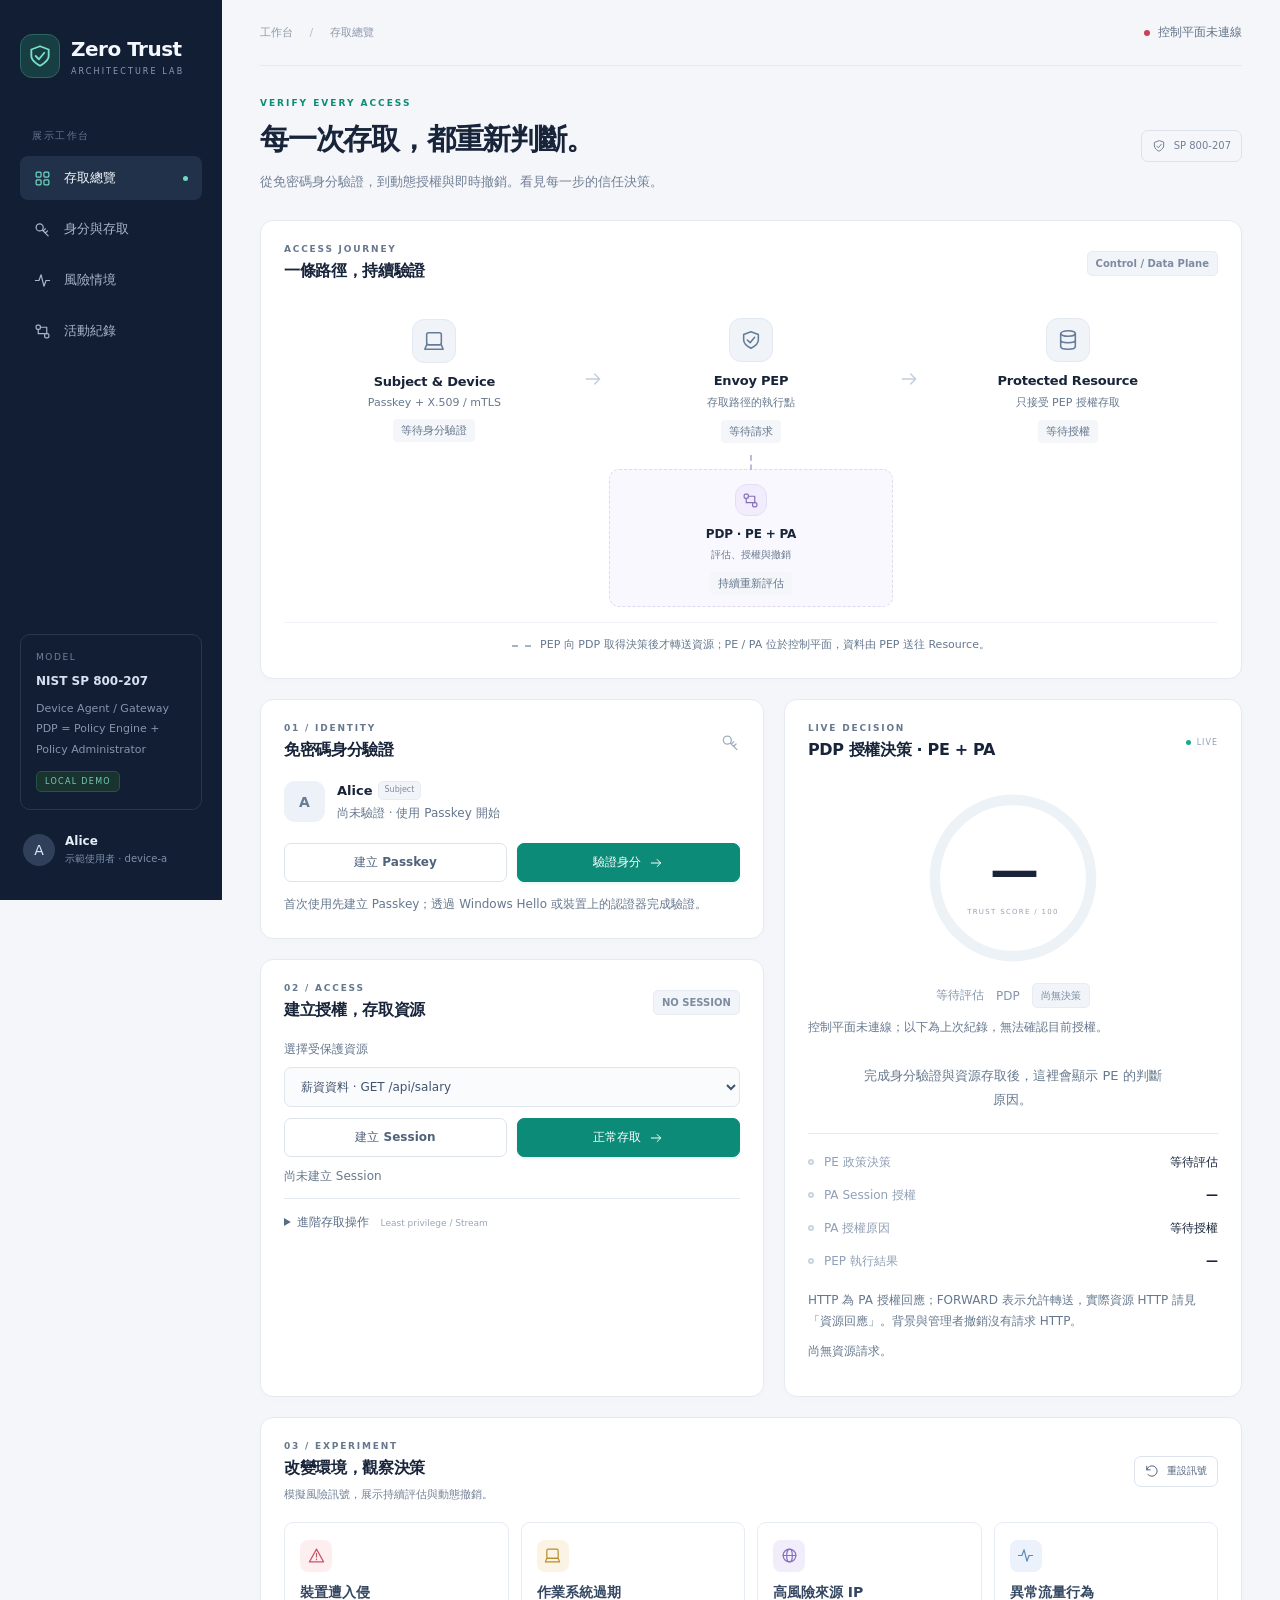
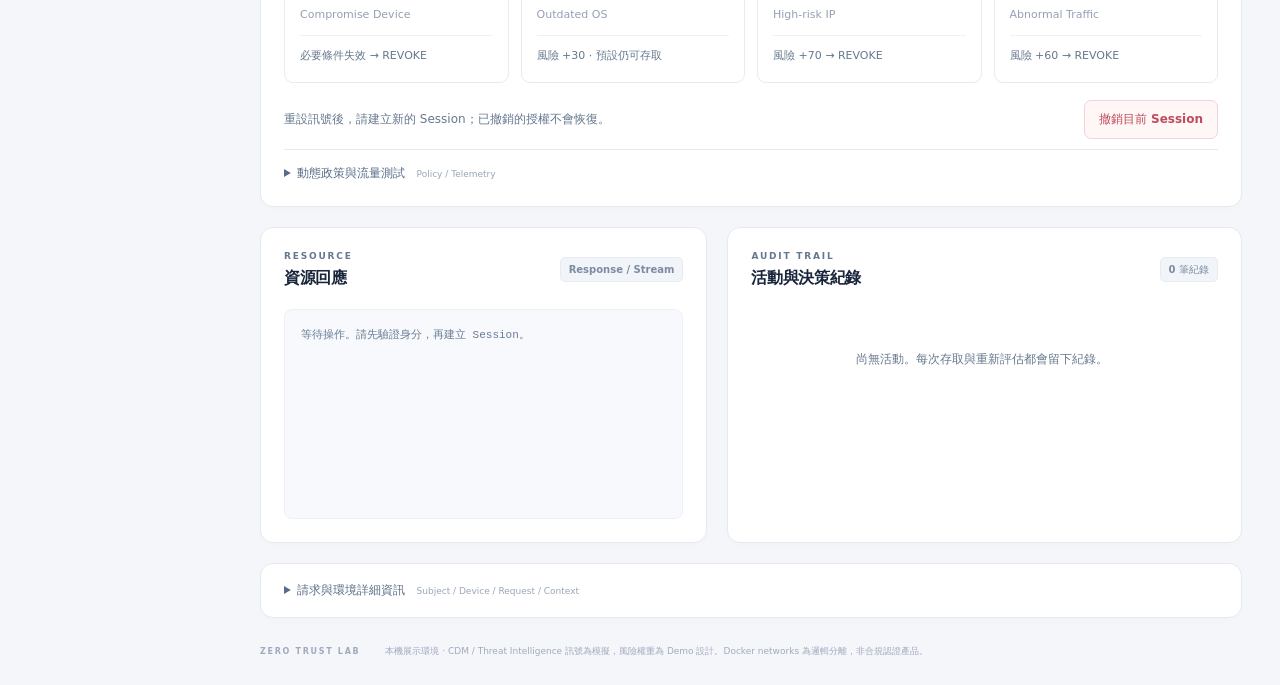
==== commit 2953d1ae: "Separate PE policy decisions from PA authorization in dashboard" ====
--- a/static/index.html
+++ b/static/index.html
@@ -29,7 +29,7 @@
 <div class="workspace-grid"><div class="access-column" id="access">
 <section class="panel"><div class="section-heading"><div><span class="section-kicker">01 / IDENTITY</span><h2>免密碼身分驗證</h2></div><svg class="heading-icon"><use href="#i-key"/></svg></div><div class="identity-profile"><span class="profile-avatar">A</span><div><strong>Alice <span class="tag neutral compact">Subject</span></strong><small id="identity">尚未驗證 · 使用 Passkey 開始</small></div></div><div class="button-pair"><button id="register">建立 Passkey</button><button id="login" class="primary">驗證身分 <svg><use href="#i-arrow"/></svg></button></div><p class="help">首次使用先建立 Passkey；透過 Windows Hello 或裝置上的認證器完成驗證。</p></section>
 <section class="panel"><div class="section-heading"><div><span class="section-kicker">02 / ACCESS</span><h2>建立授權，存取資源</h2></div><span class="tag neutral" id="session-badge">NO SESSION</span></div><label class="field-label" for="path">選擇受保護資源</label><select id="path"><option value="/api/salary">薪資資料 · GET /api/salary</option><option value="/api/profile">個人資料 · GET /api/profile</option><option value="/api/stream">持續串流 · GET /api/stream</option></select><div class="button-pair access-buttons"><button id="session">建立 Session</button><button id="get" class="primary">正常存取 <svg><use href="#i-arrow"/></svg></button></div><p id="session-state" class="session-description">尚未建立 Session</p><details class="advanced"><summary>進階存取操作 <span>Least privilege / Stream</span></summary><div class="buttons"><button id="post">POST /salary · 越權測試</button><button id="stream">開啟持續串流</button><button id="stop-stream">停止串流</button></div></details></section>
-</div><section class="panel trust-panel" aria-live="polite"><div class="section-heading"><div><span class="section-kicker">LIVE DECISION</span><h2>當前信任評估</h2></div><span class="live-indicator"><i></i> LIVE</span></div><div class="score-gauge" id="score-gauge"><svg viewBox="0 0 180 180" aria-hidden="true"><circle class="gauge-track" cx="90" cy="90" r="74"/><circle id="gauge-value" class="gauge-value" cx="90" cy="90" r="74" pathLength="100" stroke-dasharray="0 100"/></svg><div class="gauge-content"><span id="trust-number">—</span><small>TRUST SCORE / 100</small></div></div><div class="score-meta"><span id="score">等待評估</span><span class="tag neutral" id="decision">尚無決策</span></div><p class="decision-reason" id="decision-reason">完成身分驗證與資源存取後，這裡會顯示 PE 的判斷原因。</p><div class="decision-stages"><div><span class="stage-dot"></span><label>PE 決策</label><strong id="decision-label">等待評估</strong></div><div><span class="stage-dot"></span><label>PA 動作</label><strong id="action">—</strong></div><div><span class="stage-dot"></span><label>PEP 狀態</label><strong id="pep">—</strong></div></div></section></div>
+</div><section class="panel trust-panel" aria-live="polite"><div class="section-heading"><div><span class="section-kicker">LIVE DECISION</span><h2>PDP 授權決策 · PE + PA</h2></div><span class="live-indicator"><i></i> LIVE</span></div><div class="score-gauge" id="score-gauge"><svg viewBox="0 0 180 180" aria-hidden="true"><circle class="gauge-track" cx="90" cy="90" r="74"/><circle id="gauge-value" class="gauge-value" cx="90" cy="90" r="74" pathLength="100" stroke-dasharray="0 100"/></svg><div class="gauge-content"><span id="trust-number">—</span><small>TRUST SCORE / 100</small></div></div><div class="score-meta"><span id="score">等待評估</span><span>PDP</span><span class="tag neutral" id="decision">尚無決策</span></div><p class="session-description" id="decision-context">建立 Session 後顯示對應的授權決策。</p><p class="decision-reason" id="decision-reason">完成身分驗證與資源存取後，這裡會顯示 PE 的判斷原因。</p><div class="decision-stages"><div><span class="stage-dot"></span><label>PE 政策決策</label><strong id="decision-label">等待評估</strong></div><div><span class="stage-dot"></span><label>PA Session 授權</label><strong id="action">—</strong></div><div><span class="stage-dot"></span><label>PA 授權原因</label><strong id="pa-reason">等待授權</strong></div><div><span class="stage-dot"></span><label>PEP 執行結果</label><strong id="pep">—</strong></div></div><p class="help">HTTP 為 PA 授權回應；FORWARD 表示允許轉送，實際資源 HTTP 請見「資源回應」。背景與管理者撤銷沒有請求 HTTP。</p><p class="session-description" id="recent-request">尚無資源請求。</p></section></div>
 <section class="panel scenarios" id="scenarios"><div class="section-heading"><div><span class="section-kicker">03 / EXPERIMENT</span><h2>改變環境，觀察決策</h2><p>模擬風險訊號，展示持續評估與動態撤銷。</p></div><button data-sim="reset" class="quiet"><svg><use href="#i-reset"/></svg>重設訊號</button></div><div class="scenario-grid"><button data-sim="compromise" class="scenario-button"><span class="scenario-icon red"><svg><use href="#i-alert"/></svg></span><strong>裝置遭入侵</strong><small>Compromise Device</small><span class="scenario-effect">必要條件失效 → REVOKE</span></button><button data-sim="outdated" class="scenario-button"><span class="scenario-icon amber"><svg><use href="#i-device"/></svg></span><strong>作業系統過期</strong><small>Outdated OS</small><span class="scenario-effect">風險 +30 · 預設仍可存取</span></button><button data-sim="high-risk-ip" class="scenario-button"><span class="scenario-icon violet"><svg><use href="#i-globe"/></svg></span><strong>高風險來源 IP</strong><small>High-risk IP</small><span class="scenario-effect">風險 +70 → REVOKE</span></button><button data-sim="abnormal" class="scenario-button"><span class="scenario-icon blue"><svg><use href="#i-pulse"/></svg></span><strong>異常流量行為</strong><small>Abnormal Traffic</small><span class="scenario-effect">風險 +60 → REVOKE</span></button></div><div class="scenario-footer"><p>重設訊號後，請建立新的 Session；已撤銷的授權不會恢復。</p><button id="revoke" class="danger">撤銷目前 Session</button></div><details class="advanced"><summary>動態政策與流量測試 <span>Policy / Telemetry</span></summary><div class="buttons"><label for="threshold">信任門檻</label><input id="threshold" type="number" min="0" max="100" value="60"><button id="policy">更新 Policy</button><button id="remove-grant">移除 Alice 權限</button><button id="burst">送出 14 次請求</button></div></details></section>
 <section class="columns" id="activity"><div class="panel response-panel"><div class="section-heading"><div><span class="section-kicker">RESOURCE</span><h2>資源回應</h2></div><span class="tag neutral">Response / Stream</span></div><pre id="result">等待操作。請先驗證身分，再建立 Session。</pre></div><div class="panel event-panel"><div class="section-heading"><div><span class="section-kicker">AUDIT TRAIL</span><h2>活動與決策紀錄</h2></div><span class="tag neutral" id="event-count">0 筆紀錄</span></div><div id="events"><p class="empty-state">尚無活動。每次存取與重新評估都會留下紀錄。</p></div></div></section>
 <details class="panel technical"><summary>請求與環境詳細資訊 <span>Subject / Device / Request / Context</span></summary><div class="context-grid"><article><label>Subject</label><strong id="subject">alice（待驗證）</strong></article><article><label>Device</label><strong id="device">device-a</strong></article><article><label>Request</label><strong id="request">—</strong></article><article><label>Context</label><pre id="context">—</pre></article></div></details>
